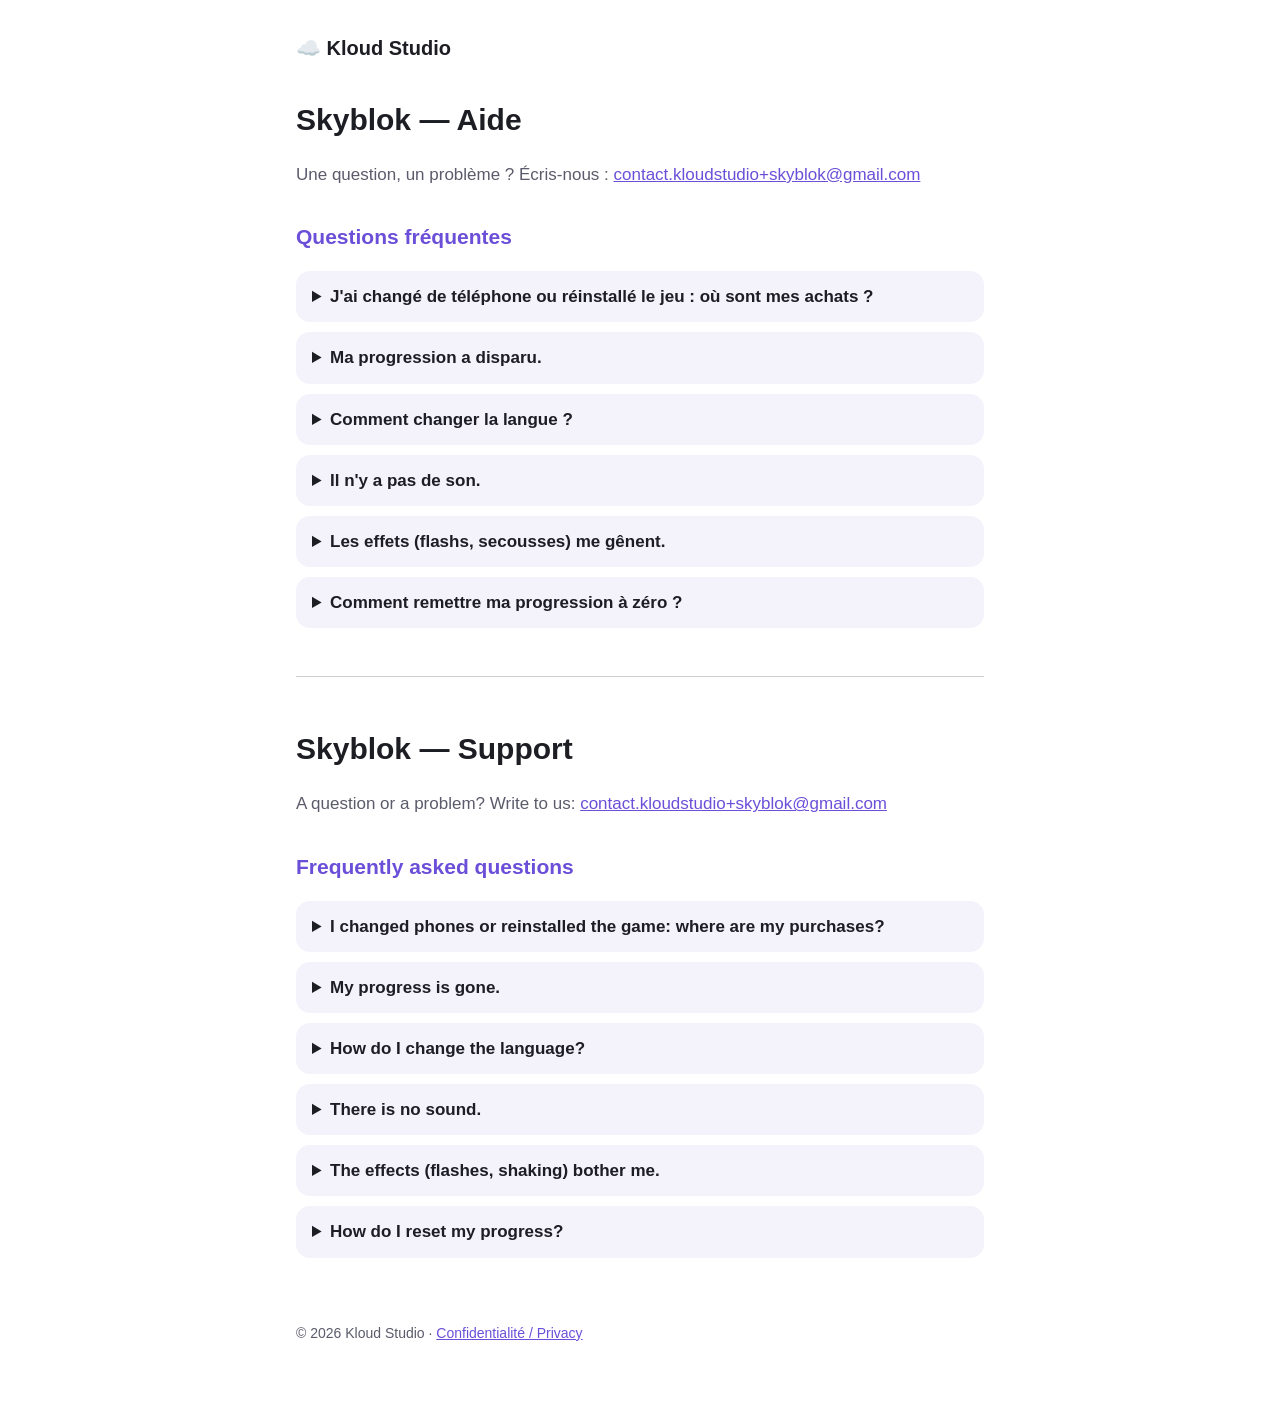
==== skyblok/support.html @ c66869b8 "Add files via upload" ====
<!doctype html>
<html lang="fr">
<head>
<meta charset="utf-8">
<meta name="viewport" content="width=device-width, initial-scale=1">
<title>Skyblok — Aide / Support</title>
<link rel="stylesheet" href="../style.css">
</head>
<body>
<main>

<header class="studio"><a href="../">☁️ Kloud Studio</a></header>

<h1>Skyblok — Aide</h1>
<p class="muted">Une question, un problème ? Écris-nous :
<a href="mailto:contact.kloudstudio+skyblok@gmail.com">contact.kloudstudio+skyblok@gmail.com</a></p>

<h2>Questions fréquentes</h2>

<details>
  <summary>J'ai changé de téléphone ou réinstallé le jeu : où sont mes achats ?</summary>
  <p>Ouvre la boutique 🛍️ sur l'écran titre et touche « Restaurer les achats ». Tes achats sont liés à ton
  identifiant Apple : ils reviennent sur tous tes appareils.</p>
</details>

<details>
  <summary>Ma progression a disparu.</summary>
  <p>Si iCloud est activé sur ton iPhone, ton record, tes tenues et ta série sont sauvegardés et reviennent
  automatiquement. Vérifie que tu es connecté à iCloud dans Réglages, avec le même identifiant Apple.</p>
</details>

<details>
  <summary>Comment changer la langue ?</summary>
  <p>Sur l'écran titre, touche ⚙️ puis « Langue », et choisis parmi les 12 langues proposées.</p>
</details>

<details>
  <summary>Il n'y a pas de son.</summary>
  <p>Vérifie le bouton 🔊 en haut à droite de l'écran, puis les volumes dans ⚙️ Réglages, et le volume de ton iPhone.</p>
</details>

<details>
  <summary>Les effets (flashs, secousses) me gênent.</summary>
  <p>Active « Réduire les effets » dans ⚙️ Réglages.</p>
</details>

<details>
  <summary>Comment remettre ma progression à zéro ?</summary>
  <p>Dans ⚙️ Réglages, touche « Remettre à 0 » puis confirme. Tes achats sont conservés.</p>
</details>

<hr>

<h1 lang="en">Skyblok — Support</h1>
<div lang="en">
<p class="muted">A question or a problem? Write to us:
<a href="mailto:contact.kloudstudio+skyblok@gmail.com">contact.kloudstudio+skyblok@gmail.com</a></p>

<h2>Frequently asked questions</h2>

<details>
  <summary>I changed phones or reinstalled the game: where are my purchases?</summary>
  <p>Open the shop 🛍️ on the title screen and tap "Restore purchases". Purchases are tied to your Apple ID and
  come back on all your devices.</p>
</details>

<details>
  <summary>My progress is gone.</summary>
  <p>If iCloud is enabled on your iPhone, your best score, outfits and streak are saved and come back
  automatically. Make sure you are signed in to iCloud in Settings with the same Apple ID.</p>
</details>

<details>
  <summary>How do I change the language?</summary>
  <p>On the title screen, tap ⚙️, then "Language", and choose one of the 12 languages.</p>
</details>

<details>
  <summary>There is no sound.</summary>
  <p>Check the 🔊 button at the top right of the screen, the volumes in ⚙️ Settings, and your iPhone's volume.</p>
</details>

<details>
  <summary>The effects (flashes, shaking) bother me.</summary>
  <p>Turn on "Reduce effects" in ⚙️ Settings.</p>
</details>

<details>
  <summary>How do I reset my progress?</summary>
  <p>In ⚙️ Settings, tap "Reset" and confirm. Your purchases are kept.</p>
</details>
</div>

<footer>© 2026 Kloud Studio · <a href="privacy.html">Confidentialité / Privacy</a></footer>

</main>
</body>
</html>
---- style.css ----
/* Kloud Studio — style commun à toutes les pages. */
:root {
  --text: #1d1d24;
  --muted: #5b5b6b;
  --accent: #6b4fd8;
  --bg: #ffffff;
  --card: #f4f2fb;
}
@media (prefers-color-scheme: dark) {
  :root {
    --text: #ececf1;
    --muted: #a8a8b8;
    --accent: #a993ff;
    --bg: #14141a;
    --card: #1f1d2b;
  }
}
* { box-sizing: border-box; }
body {
  margin: 0;
  background: var(--bg);
  color: var(--text);
  font: 17px/1.6 -apple-system, BlinkMacSystemFont, "Segoe UI", sans-serif;
}
main { max-width: 720px; margin: 0 auto; padding: 32px 16px 64px; }
a { color: var(--accent); }
h1 { font-size: 30px; margin: 0 0 4px; }
h2 { font-size: 21px; margin-top: 32px; color: var(--accent); }
.muted { color: var(--muted); }
.date { color: var(--muted); margin-top: 0; }
hr { border: none; border-top: 1px solid var(--muted); opacity: .3; margin: 48px 0; }
header.studio { display: flex; align-items: center; gap: 12px; margin-bottom: 32px; }
header.studio a { text-decoration: none; color: var(--text); font-weight: 700; font-size: 20px; }
.game {
  display: flex; gap: 16px; align-items: center;
  background: var(--card); border-radius: 20px; padding: 16px; text-decoration: none; color: var(--text);
}
.game img, .hero img { width: 88px; height: 88px; border-radius: 20px; flex-shrink: 0; }
.game h3 { margin: 0 0 4px; font-size: 20px; }
.game p { margin: 0; color: var(--muted); }
.hero { display: flex; gap: 20px; align-items: center; margin-bottom: 24px; }
.hero img { width: 112px; height: 112px; border-radius: 26px; }
.links { display: flex; flex-wrap: wrap; gap: 10px; margin: 24px 0; }
.links a {
  background: var(--card); border-radius: 999px; padding: 8px 16px; text-decoration: none; font-weight: 600;
}
details { background: var(--card); border-radius: 14px; padding: 12px 16px; margin: 10px 0; }
summary { cursor: pointer; font-weight: 600; }
footer { margin-top: 64px; color: var(--muted); font-size: 14px; }
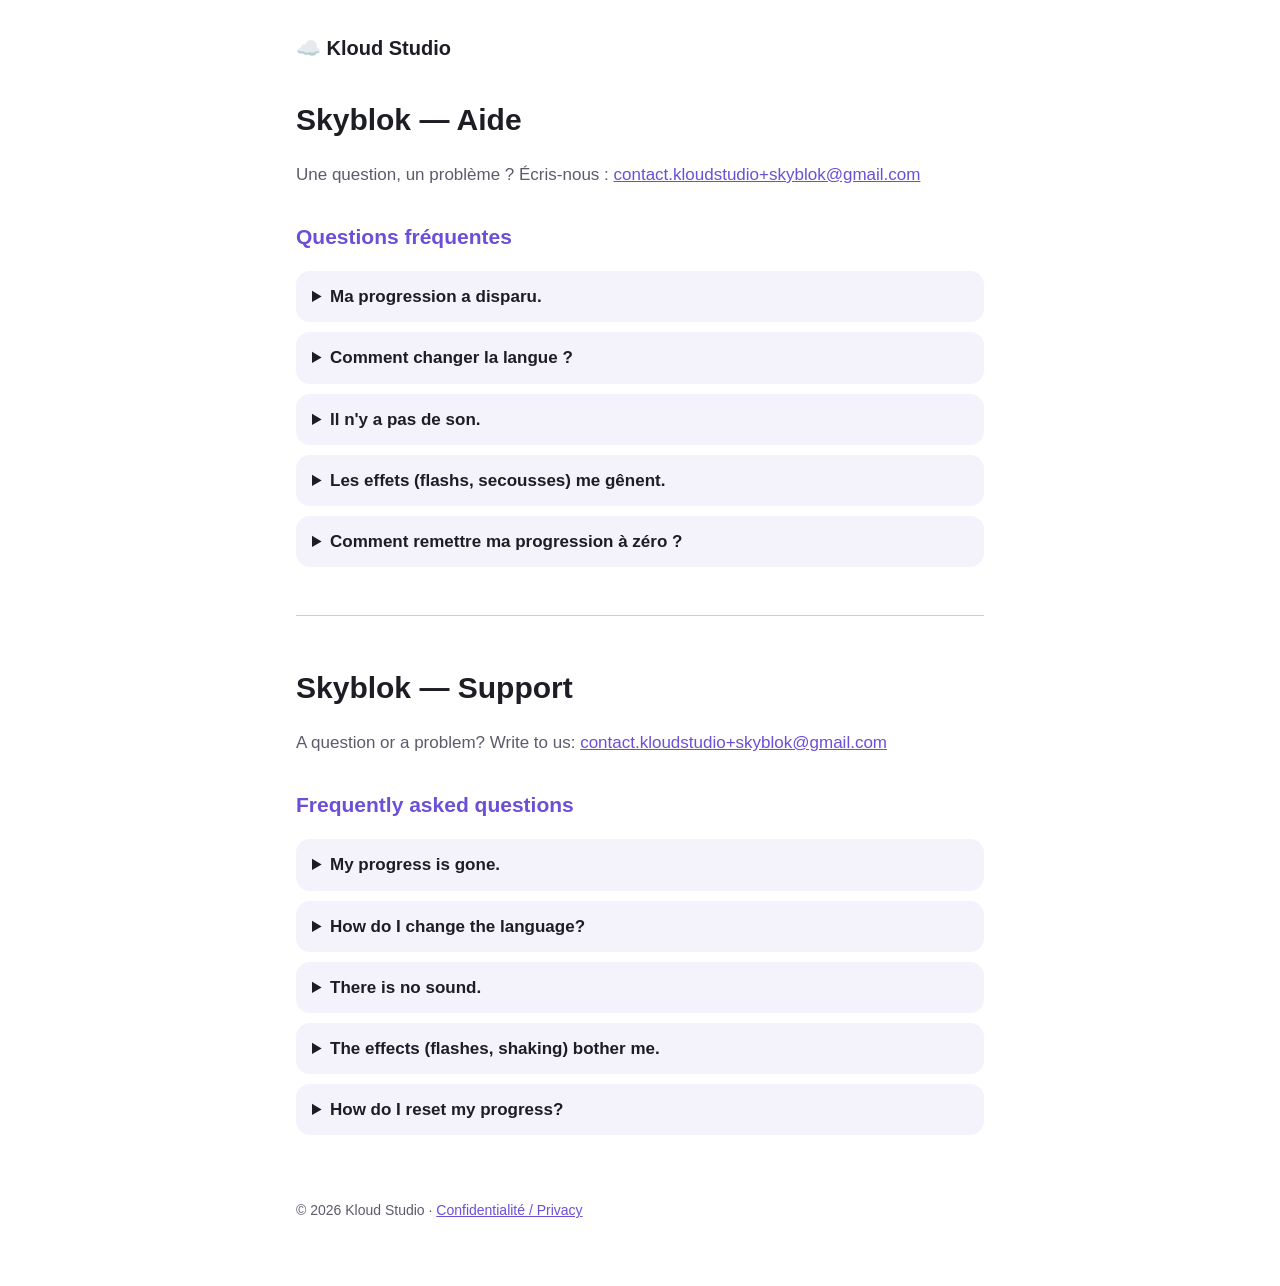
==== commit c6b5b1b1: "Add files via upload" ====
--- a/skyblok/support.html
+++ b/skyblok/support.html
@@ -16,12 +16,6 @@
 <a href="mailto:contact.kloudstudio+skyblok@gmail.com">contact.kloudstudio+skyblok@gmail.com</a></p>
 
 <h2>Questions fréquentes</h2>
-
-<details>
-  <summary>J'ai changé de téléphone ou réinstallé le jeu : où sont mes achats ?</summary>
-  <p>Ouvre la boutique 🛍️ sur l'écran titre et touche « Restaurer les achats ». Tes achats sont liés à ton
-  identifiant Apple : ils reviennent sur tous tes appareils.</p>
-</details>
 
 <details>
   <summary>Ma progression a disparu.</summary>
@@ -46,7 +40,7 @@
 
 <details>
   <summary>Comment remettre ma progression à zéro ?</summary>
-  <p>Dans ⚙️ Réglages, touche « Remettre à 0 » puis confirme. Tes achats sont conservés.</p>
+  <p>Dans ⚙️ Réglages, touche « Remettre à 0 » puis confirme.</p>
 </details>
 
 <hr>
@@ -57,12 +51,6 @@
 <a href="mailto:contact.kloudstudio+skyblok@gmail.com">contact.kloudstudio+skyblok@gmail.com</a></p>
 
 <h2>Frequently asked questions</h2>
-
-<details>
-  <summary>I changed phones or reinstalled the game: where are my purchases?</summary>
-  <p>Open the shop 🛍️ on the title screen and tap "Restore purchases". Purchases are tied to your Apple ID and
-  come back on all your devices.</p>
-</details>
 
 <details>
   <summary>My progress is gone.</summary>
@@ -87,7 +75,7 @@
 
 <details>
   <summary>How do I reset my progress?</summary>
-  <p>In ⚙️ Settings, tap "Reset" and confirm. Your purchases are kept.</p>
+  <p>In ⚙️ Settings, tap "Reset" and confirm.</p>
 </details>
 </div>
 
